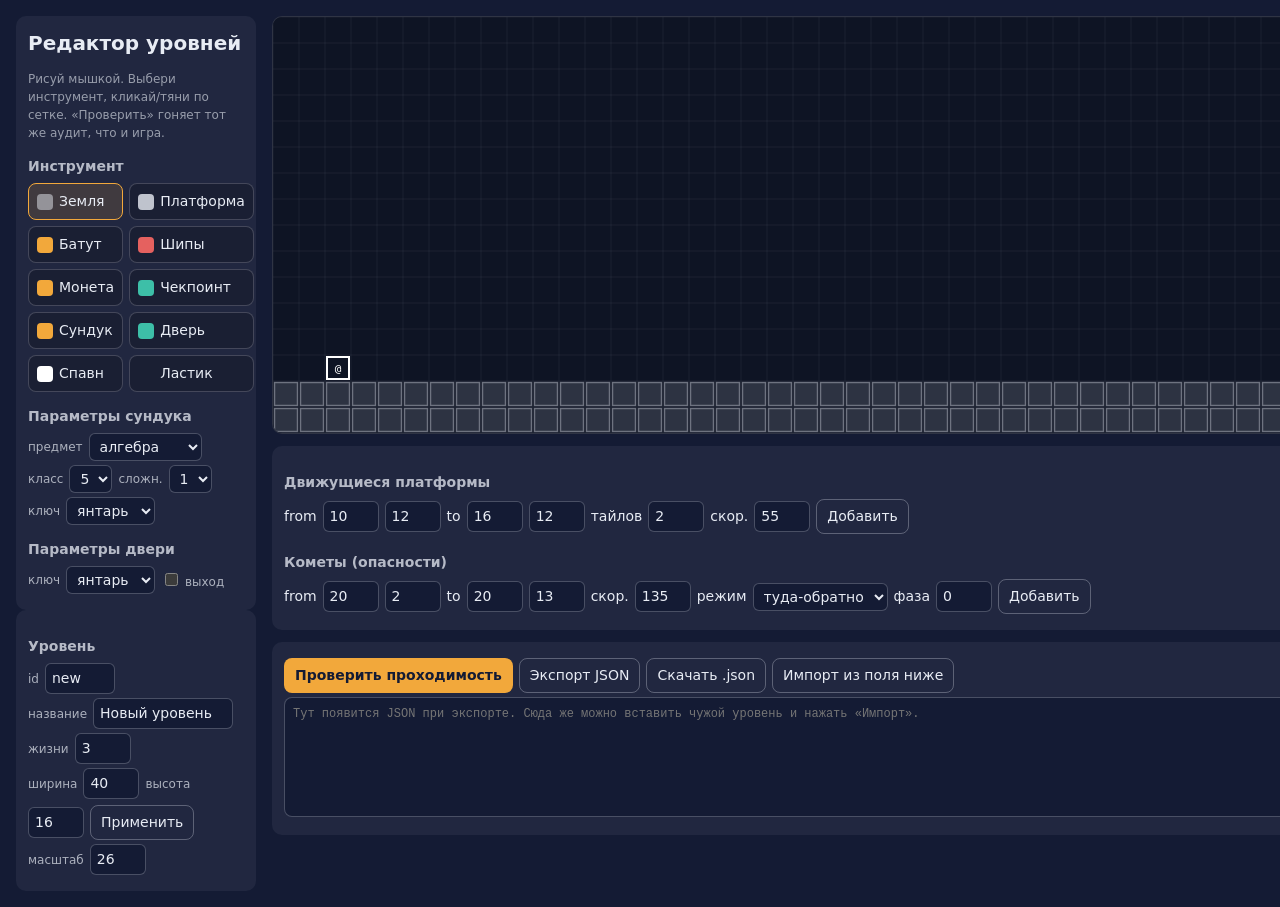
==== scripts/level-editor.html @ cbe66de2 "Редактор карт + убрана фоновая музыка - scripts/level-editor.html: браузерный редактор уровней — рис" ====
<!doctype html>
<html lang="ru">
  <head>
    <meta charset="utf-8" />
    <meta name="viewport" content="width=device-width, initial-scale=1" />
    <meta name="color-scheme" content="dark" />
    <title>Редактор уровней</title>
    <style>
      :root {
        --sky-deep: #141b34; --sky-mid: #23305a; --chalk: #e8ecf4;
        --amber: #f2a83b; --teal: #3dbfa8; --coral: #e5615f;
      }
      * { box-sizing: border-box; }
      body { margin: 0; background: var(--sky-deep); color: var(--chalk);
             font: 14px/1.5 system-ui, sans-serif; }
      h1 { font-size: 20px; margin: 0 0 4px; }
      h2 { font-size: 14px; margin: 14px 0 6px; color: color-mix(in srgb, var(--chalk) 75%, transparent); }
      a { color: var(--amber); }
      .app { display: grid; grid-template-columns: 240px 1fr; gap: 16px; padding: 16px; align-items: start; }
      .panel { background: rgb(232 236 244 / 6%); border-radius: 10px; padding: 12px; }
      .row { display: flex; flex-wrap: wrap; gap: 6px; align-items: center; margin: 4px 0; }
      label { font-size: 12px; color: color-mix(in srgb, var(--chalk) 70%, transparent); }
      input, select { background: var(--sky-deep); color: var(--chalk); border: 1px solid color-mix(in srgb, var(--chalk) 25%, transparent);
                      border-radius: 6px; padding: 4px 6px; font: inherit; }
      input[type="number"] { width: 56px; }
      button { background: transparent; color: var(--chalk); border: 1px solid color-mix(in srgb, var(--chalk) 30%, transparent);
               border-radius: 8px; padding: 6px 10px; font: inherit; cursor: pointer; }
      button:hover { border-color: var(--amber); }
      button.primary { background: var(--amber); color: var(--sky-deep); border-color: transparent; font-weight: 700; }
      .tools { display: grid; grid-template-columns: repeat(2, 1fr); gap: 6px; }
      .tool { display: flex; align-items: center; gap: 6px; padding: 7px 8px; border-radius: 8px;
              border: 1px solid color-mix(in srgb, var(--chalk) 20%, transparent); cursor: pointer; background: rgb(0 0 0 / 20%); }
      .tool.active { border-color: var(--amber); background: rgb(242 168 59 / 15%); }
      .tool .sw { width: 16px; height: 16px; border-radius: 4px; flex: 0 0 auto; }
      .canvas-wrap { overflow: auto; max-height: 78vh; border: 1px solid color-mix(in srgb, var(--chalk) 15%, transparent);
                     border-radius: 10px; background: #0e1424; }
      canvas { display: block; image-rendering: pixelated; cursor: crosshair; }
      textarea { width: 100%; min-height: 120px; background: var(--sky-deep); color: var(--chalk);
                 border: 1px solid color-mix(in srgb, var(--chalk) 25%, transparent); border-radius: 8px; padding: 8px;
                 font: 12px/1.4 ui-monospace, monospace; }
      .verdict { padding: 10px 12px; border-radius: 8px; font-weight: 700; margin: 8px 0; }
      .verdict.ok { background: rgb(61 191 168 / 18%); color: var(--teal); }
      .verdict.bad { background: rgb(229 97 95 / 18%); color: var(--coral); }
      .problem { color: var(--coral); font-size: 13px; }
      .note { color: color-mix(in srgb, var(--chalk) 60%, transparent); font-size: 12px; }
      .list { display: flex; flex-direction: column; gap: 4px; }
      .list .item { display: flex; justify-content: space-between; gap: 8px; font-size: 12px;
                    background: rgb(0 0 0 / 20%); border-radius: 6px; padding: 4px 8px; }
      .list .item button { padding: 0 6px; font-size: 12px; }
      .hint { font-size: 12px; color: color-mix(in srgb, var(--chalk) 60%, transparent); }
    </style>
  </head>
  <body>
    <div class="app">
      <div>
        <div class="panel">
          <h1>Редактор уровней</h1>
          <p class="hint">Рисуй мышкой. Выбери инструмент, кликай/тяни по сетке. «Проверить» гоняет тот же аудит, что и игра.</p>

          <h2>Инструмент</h2>
          <div class="tools" id="tools"></div>

          <h2>Параметры сундука</h2>
          <div class="row">
            <label>предмет</label>
            <select id="chestSubject">
              <option value="algebra">алгебра</option>
              <option value="geometry">геометрия</option>
              <option value="physics">физика</option>
            </select>
          </div>
          <div class="row">
            <label>класс</label>
            <select id="chestGrade"><option>5</option><option>6</option><option>7</option></select>
            <label>сложн.</label>
            <select id="chestDiff"><option>1</option><option>2</option><option>3</option></select>
          </div>
          <div class="row">
            <label>ключ</label>
            <select id="chestKey"><option value="amber">янтарь</option><option value="teal">бирюза</option><option value="coral">коралл</option></select>
          </div>

          <h2>Параметры двери</h2>
          <div class="row">
            <label>ключ</label>
            <select id="doorKey"><option value="amber">янтарь</option><option value="teal">бирюза</option><option value="coral">коралл</option></select>
            <label><input type="checkbox" id="doorExit" /> выход</label>
          </div>
        </div>

        <div class="panel">
          <h2>Уровень</h2>
          <div class="row"><label>id</label><input id="lvlId" value="new" style="width:70px" /></div>
          <div class="row"><label>название</label><input id="lvlTitle" value="Новый уровень" style="width:140px" /></div>
          <div class="row">
            <label>жизни</label><input type="number" id="lvlLives" value="3" min="1" />
          </div>
          <div class="row">
            <label>ширина</label><input type="number" id="gridW" value="40" min="6" />
            <label>высота</label><input type="number" id="gridH" value="16" min="6" />
            <button id="resizeBtn">Применить</button>
          </div>
          <div class="row">
            <label>масштаб</label><input type="number" id="scale" value="26" min="12" max="48" />
          </div>
        </div>
      </div>

      <div>
        <div class="canvas-wrap"><canvas id="grid"></canvas></div>

        <div class="panel" style="margin-top:12px">
          <h2>Движущиеся платформы</h2>
          <div class="row">
            from <input type="number" id="pfx" value="10" /> <input type="number" id="pfy" value="12" />
            to <input type="number" id="ptx" value="16" /> <input type="number" id="pty" value="12" />
            тайлов <input type="number" id="ptiles" value="2" /> скор. <input type="number" id="pspeed" value="55" />
            <button id="addPlatform">Добавить</button>
          </div>
          <div class="list" id="platformList"></div>

          <h2>Кометы (опасности)</h2>
          <div class="row">
            from <input type="number" id="hfx" value="20" /> <input type="number" id="hfy" value="2" />
            to <input type="number" id="htx" value="20" /> <input type="number" id="hty" value="13" />
            скор. <input type="number" id="hspeed" value="135" />
            режим
            <select id="hmode"><option value="patrol">туда-обратно</option><option value="fall">падение</option></select>
            фаза <input type="number" id="hphase" value="0" step="0.1" />
            <button id="addHazard">Добавить</button>
          </div>
          <div class="list" id="hazardList"></div>
        </div>

        <div class="panel" style="margin-top:12px">
          <div class="row">
            <button class="primary" id="checkBtn">Проверить проходимость</button>
            <button id="exportBtn">Экспорт JSON</button>
            <button id="downloadBtn">Скачать .json</button>
            <button id="importBtn">Импорт из поля ниже</button>
          </div>
          <div id="verdict"></div>
          <textarea id="json" placeholder="Тут появится JSON при экспорте. Сюда же можно вставить чужой уровень и нажать «Импорт»."></textarea>
        </div>
      </div>
    </div>

    <script type="module">
      import { parseLevel } from '../src/game/level.js';
      import { auditLevel } from './audit.js';
      import { PALETTE } from '../src/engine/constants.js';

      // Каноническая легенда. Символы фиксированы — они же используются во всех
      // levels/*.json. При импорте чужой легенды сводим тайлы по ИМЕНИ к этим символам.
      const LEGEND = {
        '#': 'ground', '=': 'platform', 'S': 'spring', '^': 'spike',
        'o': 'coin', 'C': 'chest', 'D': 'door', 'F': 'checkpoint', '.': 'empty'
      };
      const NAME_TO_SYMBOL = Object.fromEntries(Object.entries(LEGEND).map(([s, n]) => [n, s]));
      const KEY_COLOR = { amber: PALETTE.amber, teal: PALETTE.teal, coral: PALETTE.coral };

      const TOOLS = [
        { id: '#', name: 'Земля', color: 'rgba(232,236,244,0.5)' },
        { id: '=', name: 'Платформа', color: 'rgba(232,236,244,0.8)' },
        { id: 'S', name: 'Батут', color: PALETTE.amber },
        { id: '^', name: 'Шипы', color: PALETTE.coral },
        { id: 'o', name: 'Монета', color: PALETTE.amber },
        { id: 'F', name: 'Чекпоинт', color: PALETTE.teal },
        { id: 'C', name: 'Сундук', color: PALETTE.amber },
        { id: 'D', name: 'Дверь', color: PALETTE.teal },
        { id: '@', name: 'Спавн', color: '#ffffff' },
        { id: '.', name: 'Ластик', color: 'transparent' }
      ];

      const state = {
        cols: 40, rows: 16, cell: 26, tool: '#',
        grid: [], spawn: [2, 13],
        chests: [], doors: [], platforms: [], hazards: []
      };

      const canvas = document.getElementById('grid');
      const ctx = canvas.getContext('2d');
      const $ = (id) => document.getElementById(id);

      function blankGrid(cols, rows) {
        const g = Array.from({ length: rows }, () => Array.from({ length: cols }, () => '.'));
        // Дружелюбный старт: пол в двух нижних рядах.
        for (let c = 0; c < cols; c++) { g[rows - 1][c] = '#'; g[rows - 2][c] = '#'; }
        return g;
      }

      function entityAt(list, col, row) {
        return list.findIndex((e) => e.at[0] === col && e.at[1] === row);
      }

      function removeEntitiesAt(col, row) {
        let i;
        while ((i = entityAt(state.chests, col, row)) !== -1) state.chests.splice(i, 1);
        while ((i = entityAt(state.doors, col, row)) !== -1) state.doors.splice(i, 1);
      }

      function paint(col, row) {
        if (col < 0 || col >= state.cols || row < 0 || row >= state.rows) return;
        const tool = state.tool;
        if (tool === '@') { state.spawn = [col, row]; draw(); return; }

        // Смена содержимого клетки всегда убирает старую сущность на ней.
        removeEntitiesAt(col, row);

        if (tool === 'C') {
          state.grid[row][col] = 'C';
          state.chests.push({
            at: [col, row], subject: $('chestSubject').value,
            grade: Number($('chestGrade').value), difficulty: Number($('chestDiff').value),
            keyColor: $('chestKey').value
          });
        } else if (tool === 'D') {
          state.grid[row][col] = 'D';
          state.doors.push({ at: [col, row], keyColor: $('doorKey').value, exit: $('doorExit').checked });
        } else {
          state.grid[row][col] = tool; // '#','=','S','^','o','F','.'
        }
        draw();
      }

      // --- Отрисовка сетки ---
      function draw() {
        const s = state.cell;
        canvas.width = state.cols * s;
        canvas.height = state.rows * s;
        ctx.fillStyle = '#0e1424';
        ctx.fillRect(0, 0, canvas.width, canvas.height);

        for (let r = 0; r < state.rows; r++) {
          for (let c = 0; c < state.cols; c++) {
            drawCell(c, r, state.grid[r][c], s);
          }
        }
        drawPaths(s);
        drawSpawn(s);
        drawGridLines(s);
      }

      function drawCell(c, r, ch, s) {
        const x = c * s, y = r * s;
        switch (ch) {
          case '#': fillCell(x, y, s, 'rgba(232,236,244,0.14)', 'rgba(232,236,244,0.35)'); break;
          case '=': fillCell(x, y, s, 'rgba(232,236,244,0.26)', 'rgba(232,236,244,0.7)'); break;
          case 'S':
            fillCell(x, y, s, 'rgba(242,168,59,0.2)', PALETTE.amber);
            glyph(x, y, s, 'S', PALETTE.amber); break;
          case '^': {
            ctx.fillStyle = PALETTE.coral; ctx.beginPath();
            for (let i = 0; i < 3; i++) {
              const l = x + (i * s) / 3;
              ctx.moveTo(l, y + s); ctx.lineTo(l + s / 6, y + s * 0.3); ctx.lineTo(l + s / 3, y + s);
            }
            ctx.fill(); break;
          }
          case 'o':
            ctx.fillStyle = PALETTE.amber; ctx.beginPath();
            ctx.arc(x + s / 2, y + s / 2, s * 0.24, 0, Math.PI * 2); ctx.fill(); break;
          case 'F':
            ctx.strokeStyle = PALETTE.teal; ctx.lineWidth = 2;
            ctx.beginPath(); ctx.moveTo(x + s * 0.3, y + s * 0.15); ctx.lineTo(x + s * 0.3, y + s * 0.85); ctx.stroke();
            ctx.fillStyle = PALETTE.teal; ctx.beginPath();
            ctx.moveTo(x + s * 0.3, y + s * 0.18); ctx.lineTo(x + s * 0.62, y + s * 0.3); ctx.lineTo(x + s * 0.3, y + s * 0.42); ctx.fill(); break;
          case 'C':
            fillCell(x, y, s, 'rgba(242,168,59,0.25)', PALETTE.amber); glyph(x, y, s, 'C', PALETTE.amber); break;
          case 'D': {
            const door = state.doors[entityAt(state.doors, c, r)];
            const col = door ? (KEY_COLOR[door.keyColor] ?? PALETTE.chalk) : PALETTE.chalk;
            fillCell(x, y, s, 'rgba(232,236,244,0.08)', col);
            glyph(x, y, s, door && door.exit ? 'D*' : 'D', col); break;
          }
          default: break;
        }
      }

      function fillCell(x, y, s, fill, stroke) {
        ctx.fillStyle = fill; ctx.fillRect(x + 1, y + 1, s - 2, s - 2);
        ctx.strokeStyle = stroke; ctx.lineWidth = 1.5; ctx.strokeRect(x + 1.5, y + 1.5, s - 3, s - 3);
      }
      function glyph(x, y, s, text, color) {
        ctx.fillStyle = color; ctx.font = `${Math.round(s * 0.42)}px ui-monospace, monospace`;
        ctx.textAlign = 'center'; ctx.textBaseline = 'middle';
        ctx.fillText(text, x + s / 2, y + s / 2 + 1);
      }

      function drawSpawn(s) {
        const [c, r] = state.spawn;
        ctx.strokeStyle = '#ffffff'; ctx.lineWidth = 2;
        ctx.strokeRect(c * s + 2, r * s + 2, s - 4, s - 4);
        glyph(c * s, r * s, s, '@', '#ffffff');
      }

      function drawPaths(s) {
        const line = (from, to, color) => {
          ctx.strokeStyle = color; ctx.lineWidth = 2; ctx.setLineDash([4, 4]);
          ctx.beginPath();
          ctx.moveTo(from[0] * s + s / 2, from[1] * s + s / 2);
          ctx.lineTo(to[0] * s + s / 2, to[1] * s + s / 2);
          ctx.stroke(); ctx.setLineDash([]);
          for (const [p, tag] of [[from, 'A'], [to, 'B']]) glyph(p[0] * s, p[1] * s, s, tag, color);
        };
        for (const p of state.platforms) line(p.from, p.to, PALETTE.teal);
        for (const h of state.hazards) line(h.from, h.to, PALETTE.coral);
      }

      function drawGridLines(s) {
        ctx.strokeStyle = 'rgba(232,236,244,0.06)'; ctx.lineWidth = 1;
        for (let c = 0; c <= state.cols; c++) { ctx.beginPath(); ctx.moveTo(c * s, 0); ctx.lineTo(c * s, canvas.height); ctx.stroke(); }
        for (let r = 0; r <= state.rows; r++) { ctx.beginPath(); ctx.moveTo(0, r * s); ctx.lineTo(canvas.width, r * s); ctx.stroke(); }
      }

      // --- Мышь ---
      let painting = false;
      function cellFromEvent(e) {
        const rect = canvas.getBoundingClientRect();
        const x = (e.clientX - rect.left) * (canvas.width / rect.width);
        const y = (e.clientY - rect.top) * (canvas.height / rect.height);
        return [Math.floor(x / state.cell), Math.floor(y / state.cell)];
      }
      canvas.addEventListener('pointerdown', (e) => { painting = true; canvas.setPointerCapture(e.pointerId); paint(...cellFromEvent(e)); });
      canvas.addEventListener('pointermove', (e) => { if (painting) paint(...cellFromEvent(e)); });
      canvas.addEventListener('pointerup', () => { painting = false; });
      canvas.addEventListener('pointercancel', () => { painting = false; });

      // --- Инструменты ---
      function buildTools() {
        const box = $('tools'); box.replaceChildren();
        for (const t of TOOLS) {
          const el = document.createElement('div');
          el.className = 'tool' + (t.id === state.tool ? ' active' : '');
          el.innerHTML = `<span class="sw" style="background:${t.color}"></span>${t.name}`;
          el.addEventListener('click', () => { state.tool = t.id; buildTools(); });
          box.append(el);
        }
      }

      // --- Списки платформ/комет ---
      function renderLists() {
        const pl = $('platformList'); pl.replaceChildren();
        state.platforms.forEach((p, i) => {
          const row = document.createElement('div'); row.className = 'item';
          row.innerHTML = `<span>[${p.from}]→[${p.to}] ${p.tiles}т ${p.speed}px/с</span>`;
          const b = document.createElement('button'); b.textContent = '×';
          b.addEventListener('click', () => { state.platforms.splice(i, 1); renderLists(); draw(); });
          row.append(b); pl.append(row);
        });
        const hl = $('hazardList'); hl.replaceChildren();
        state.hazards.forEach((h, i) => {
          const row = document.createElement('div'); row.className = 'item';
          row.innerHTML = `<span>[${h.from}]→[${h.to}] ${h.speed}px/с ${h.mode}${h.mode === 'fall' ? ' ф' + h.phase : ''}</span>`;
          const b = document.createElement('button'); b.textContent = '×';
          b.addEventListener('click', () => { state.hazards.splice(i, 1); renderLists(); draw(); });
          row.append(b); hl.append(row);
        });
      }

      // --- Сборка объекта уровня ---
      function toLevel() {
        const level = {
          id: $('lvlId').value.trim() || 'new',
          title: $('lvlTitle').value.trim() || 'Без названия',
          tileSize: 32,
          spawn: state.spawn,
          lives: Number($('lvlLives').value) || 3,
          legend: LEGEND,
          map: state.grid.map((row) => row.join('')),
          chests: state.chests,
          doors: state.doors,
          platforms: state.platforms,
          hazards: state.hazards
        };
        return level;
      }

      // --- Проверка ---
      function check() {
        const box = $('verdict'); box.replaceChildren();
        let level;
        try {
          level = parseLevel(structuredClone(toLevel()));
        } catch (err) {
          const v = document.createElement('div'); v.className = 'verdict bad';
          v.textContent = 'Не загружается: ' + err.message; box.append(v); return;
        }
        const report = auditLevel(level);
        const ok = report.problems.length === 0;
        const v = document.createElement('div'); v.className = 'verdict ' + (ok ? 'ok' : 'bad');
        v.textContent = ok ? 'Проходится ✓' : 'Есть проблемы:'; box.append(v);
        for (const p of report.problems) {
          const d = document.createElement('div'); d.className = 'problem'; d.textContent = '• ' + p; box.append(d);
        }
        const n = document.createElement('div'); n.className = 'note'; n.textContent = report.notes.join(' · '); box.append(n);
      }

      // --- Импорт/экспорт ---
      function exportJson() {
        $('json').value = JSON.stringify(toLevel(), null, 2);
      }
      function download() {
        exportJson();
        const blob = new Blob([$('json').value], { type: 'application/json' });
        const a = document.createElement('a');
        a.href = URL.createObjectURL(blob); a.download = (toLevel().id) + '.json'; a.click();
        URL.revokeObjectURL(a.href);
      }
      function importJson() {
        let data;
        try { data = JSON.parse($('json').value); } catch (e) { alert('Не разобрать JSON: ' + e.message); return; }
        const rows = data.map ?? [];
        state.rows = rows.length; state.cols = rows[0]?.length ?? 0;
        const legend = data.legend ?? LEGEND;
        state.grid = rows.map((line) => [...line].map((chSymbol) => {
          const name = legend[chSymbol] ?? 'empty';
          return NAME_TO_SYMBOL[name] ?? '.';
        }));
        state.spawn = data.spawn ?? [2, state.rows - 3];
        state.chests = (data.chests ?? []).map((c) => ({ ...c }));
        state.doors = (data.doors ?? []).map((d) => ({ ...d, exit: Boolean(d.exit) }));
        state.platforms = (data.platforms ?? []).map((p) => ({ ...p }));
        state.hazards = (data.hazards ?? []).map((h) => ({ ...h }));
        $('lvlId').value = data.id ?? 'new';
        $('lvlTitle').value = data.title ?? '';
        $('lvlLives').value = data.lives ?? 3;
        $('gridW').value = state.cols; $('gridH').value = state.rows;
        renderLists(); draw();
      }

      function resize() {
        const w = Math.max(6, Number($('gridW').value) | 0);
        const h = Math.max(6, Number($('gridH').value) | 0);
        const old = state.grid;
        const g = Array.from({ length: h }, (_, r) => Array.from({ length: w }, (_, c) =>
          (old[r] && old[r][c]) ? old[r][c] : '.'));
        state.grid = g; state.cols = w; state.rows = h;
        // Сущности за пределами новой карты убираем.
        const inside = (e) => e.at[0] < w && e.at[1] < h;
        state.chests = state.chests.filter(inside);
        state.doors = state.doors.filter(inside);
        draw();
      }

      // --- Подключение кнопок ---
      $('resizeBtn').addEventListener('click', resize);
      $('scale').addEventListener('change', () => { state.cell = Math.max(12, Number($('scale').value) | 0); draw(); });
      $('checkBtn').addEventListener('click', check);
      $('exportBtn').addEventListener('click', exportJson);
      $('downloadBtn').addEventListener('click', download);
      $('importBtn').addEventListener('click', importJson);
      $('addPlatform').addEventListener('click', () => {
        state.platforms.push({ from: [Number($('pfx').value), Number($('pfy').value)],
          to: [Number($('ptx').value), Number($('pty').value)],
          tiles: Number($('ptiles').value), speed: Number($('pspeed').value) });
        renderLists(); draw();
      });
      $('addHazard').addEventListener('click', () => {
        const mode = $('hmode').value;
        const h = { from: [Number($('hfx').value), Number($('hfy').value)],
          to: [Number($('htx').value), Number($('hty').value)], speed: Number($('hspeed').value), mode };
        if (mode === 'fall') h.phase = Number($('hphase').value);
        state.hazards.push(h); renderLists(); draw();
      });

      // Старт.
      state.grid = blankGrid(state.cols, state.rows);
      buildTools();
      renderLists();
      draw();
    </script>
  </body>
</html>
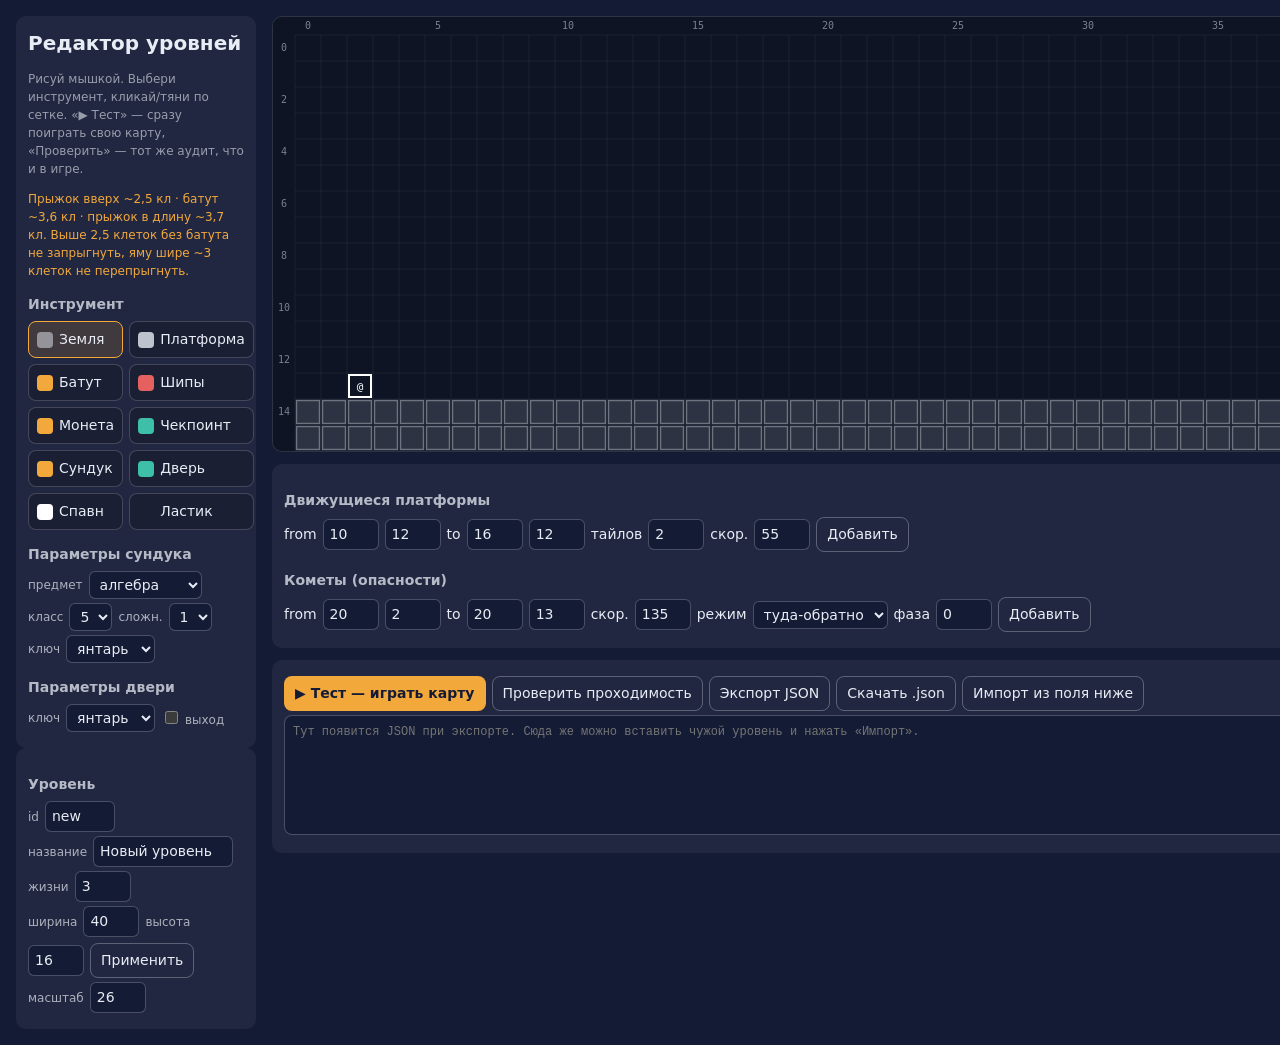
==== commit 93089af8: "Редактор: кнопка «Тест», линейка координат, шпаргалка по прыжкам - ▶ Тест — играть текущую карту сра" ====
--- a/scripts/level-editor.html
+++ b/scripts/level-editor.html
@@ -55,7 +55,8 @@
       <div>
         <div class="panel">
           <h1>Редактор уровней</h1>
-          <p class="hint">Рисуй мышкой. Выбери инструмент, кликай/тяни по сетке. «Проверить» гоняет тот же аудит, что и игра.</p>
+          <p class="hint">Рисуй мышкой. Выбери инструмент, кликай/тяни по сетке. «▶ Тест» — сразу поиграть свою карту, «Проверить» — тот же аудит, что и в игре.</p>
+          <p class="hint" style="color: var(--amber)">Прыжок вверх ~2,5 кл · батут ~3,6 кл · прыжок в длину ~3,7 кл. Выше 2,5 клеток без батута не запрыгнуть, яму шире ~3 клеток не перепрыгнуть.</p>
 
           <h2>Инструмент</h2>
           <div class="tools" id="tools"></div>
@@ -134,7 +135,8 @@
 
         <div class="panel" style="margin-top:12px">
           <div class="row">
-            <button class="primary" id="checkBtn">Проверить проходимость</button>
+            <button class="primary" id="testBtn">▶ Тест — играть карту</button>
+            <button id="checkBtn">Проверить проходимость</button>
             <button id="exportBtn">Экспорт JSON</button>
             <button id="downloadBtn">Скачать .json</button>
             <button id="importBtn">Импорт из поля ниже</button>
@@ -181,6 +183,8 @@
       const canvas = document.getElementById('grid');
       const ctx = canvas.getContext('2d');
       const $ = (id) => document.getElementById(id);
+      // Поля под линейку координат слева и сверху.
+      const MARGIN_L = 22, MARGIN_T = 18;
 
       function blankGrid(cols, rows) {
         const g = Array.from({ length: rows }, () => Array.from({ length: cols }, () => '.'));
@@ -226,19 +230,28 @@
       // --- Отрисовка сетки ---
       function draw() {
         const s = state.cell;
-        canvas.width = state.cols * s;
-        canvas.height = state.rows * s;
+        canvas.width = MARGIN_L + state.cols * s;
+        canvas.height = MARGIN_T + state.rows * s;
         ctx.fillStyle = '#0e1424';
         ctx.fillRect(0, 0, canvas.width, canvas.height);
 
+        // Линейка координат по краям — легче попадать в нужную колонку/строку
+        // (пригодится для форм платформ и комет).
+        ctx.fillStyle = 'rgba(232,236,244,0.5)';
+        ctx.font = '10px ui-monospace, monospace';
+        ctx.textAlign = 'center'; ctx.textBaseline = 'middle';
+        for (let c = 0; c < state.cols; c += 5) ctx.fillText(c, MARGIN_L + c * s + s / 2, MARGIN_T / 2);
+        for (let r = 0; r < state.rows; r += 2) ctx.fillText(r, MARGIN_L / 2, MARGIN_T + r * s + s / 2);
+
+        ctx.save();
+        ctx.translate(MARGIN_L, MARGIN_T);
         for (let r = 0; r < state.rows; r++) {
-          for (let c = 0; c < state.cols; c++) {
-            drawCell(c, r, state.grid[r][c], s);
-          }
+          for (let c = 0; c < state.cols; c++) drawCell(c, r, state.grid[r][c], s);
         }
         drawPaths(s);
         drawSpawn(s);
         drawGridLines(s);
+        ctx.restore();
       }
 
       function drawCell(c, r, ch, s) {
@@ -317,8 +330,8 @@
       let painting = false;
       function cellFromEvent(e) {
         const rect = canvas.getBoundingClientRect();
-        const x = (e.clientX - rect.left) * (canvas.width / rect.width);
-        const y = (e.clientY - rect.top) * (canvas.height / rect.height);
+        const x = (e.clientX - rect.left) * (canvas.width / rect.width) - MARGIN_L;
+        const y = (e.clientY - rect.top) * (canvas.height / rect.height) - MARGIN_T;
         return [Math.floor(x / state.cell), Math.floor(y / state.cell)];
       }
       canvas.addEventListener('pointerdown', (e) => { painting = true; canvas.setPointerCapture(e.pointerId); paint(...cellFromEvent(e)); });
@@ -450,6 +463,15 @@
       $('exportBtn').addEventListener('click', exportJson);
       $('downloadBtn').addEventListener('click', download);
       $('importBtn').addEventListener('click', importJson);
+      // «Тест»: проверяем, что уровень вообще грузится, кладём в localStorage и
+      // открываем игру в тест-режиме (index.html?test=1) в новой вкладке.
+      $('testBtn').addEventListener('click', () => {
+        try { parseLevel(structuredClone(toLevel())); }
+        catch (e) { alert('Сначала поправь, чтобы играть:\n' + e.message); return; }
+        try { localStorage.setItem('keysofknowledge.testlevel', JSON.stringify(toLevel())); }
+        catch (e) { alert('Не удалось сохранить карту для теста: ' + e.message); return; }
+        window.open('../index.html?test=1', '_blank');
+      });
       $('addPlatform').addEventListener('click', () => {
         state.platforms.push({ from: [Number($('pfx').value), Number($('pfy').value)],
           to: [Number($('ptx').value), Number($('pty').value)],
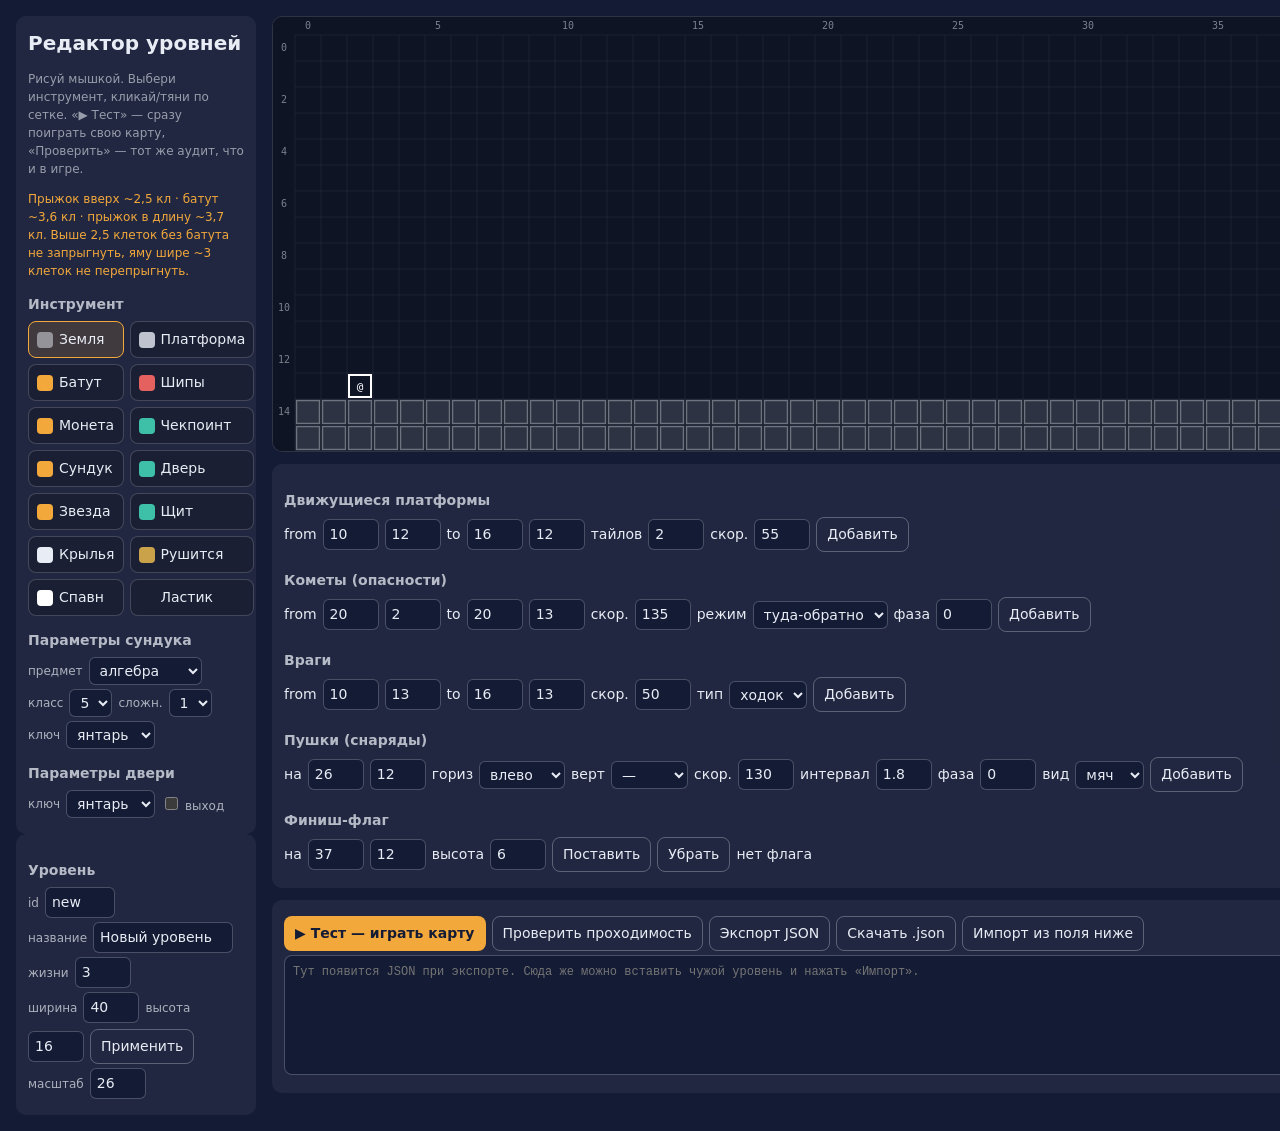
==== commit b7ad9f8a: "Марио Этап 4: редактор карт + искры Редактор level-editor.html теперь умеет все новые сущности: тайл" ====
--- a/scripts/level-editor.html
+++ b/scripts/level-editor.html
@@ -131,6 +131,35 @@
             <button id="addHazard">Добавить</button>
           </div>
           <div class="list" id="hazardList"></div>
+
+          <h2>Враги</h2>
+          <div class="row">
+            from <input type="number" id="efx" value="10" /> <input type="number" id="efy" value="13" />
+            to <input type="number" id="etx" value="16" /> <input type="number" id="ety" value="13" />
+            скор. <input type="number" id="espeed" value="50" />
+            тип <select id="ekind"><option value="walker">ходок</option><option value="flyer">летун</option></select>
+            <button id="addEnemy">Добавить</button>
+          </div>
+          <div class="list" id="enemyList"></div>
+
+          <h2>Пушки (снаряды)</h2>
+          <div class="row">
+            на <input type="number" id="canx" value="26" /> <input type="number" id="cany" value="12" />
+            гориз <select id="candir"><option value="-1">влево</option><option value="0">—</option><option value="1">вправо</option></select>
+            верт <select id="candiry"><option value="0">—</option><option value="-1">вверх</option><option value="1">вниз</option></select>
+            скор. <input type="number" id="canspeed" value="130" /> интервал <input type="number" id="canint" value="1.8" step="0.1" /> фаза <input type="number" id="canphase" value="0" step="0.1" />
+            вид <select id="cankind"><option value="ball">мяч</option><option value="bullet">пуля</option></select>
+            <button id="addCannon">Добавить</button>
+          </div>
+          <div class="list" id="cannonList"></div>
+
+          <h2>Финиш-флаг</h2>
+          <div class="row">
+            на <input type="number" id="flagx" value="37" /> <input type="number" id="flagy" value="12" />
+            высота <input type="number" id="flagh" value="6" />
+            <button id="setFlag">Поставить</button> <button id="clearFlag">Убрать</button>
+            <span id="flagInfo"></span>
+          </div>
         </div>
 
         <div class="panel" style="margin-top:12px">
@@ -156,7 +185,8 @@
       // levels/*.json. При импорте чужой легенды сводим тайлы по ИМЕНИ к этим символам.
       const LEGEND = {
         '#': 'ground', '=': 'platform', 'S': 'spring', '^': 'spike',
-        'o': 'coin', 'C': 'chest', 'D': 'door', 'F': 'checkpoint', '.': 'empty'
+        'o': 'coin', 'C': 'chest', 'D': 'door', 'F': 'checkpoint',
+        '*': 'star', 'H': 'shield', 'W': 'wing', 'x': 'crumble', '.': 'empty'
       };
       const NAME_TO_SYMBOL = Object.fromEntries(Object.entries(LEGEND).map(([s, n]) => [n, s]));
       const KEY_COLOR = { amber: PALETTE.amber, teal: PALETTE.teal, coral: PALETTE.coral };
@@ -170,6 +200,10 @@
         { id: 'F', name: 'Чекпоинт', color: PALETTE.teal },
         { id: 'C', name: 'Сундук', color: PALETTE.amber },
         { id: 'D', name: 'Дверь', color: PALETTE.teal },
+        { id: '*', name: 'Звезда', color: PALETTE.amber },
+        { id: 'H', name: 'Щит', color: PALETTE.teal },
+        { id: 'W', name: 'Крылья', color: PALETTE.chalk },
+        { id: 'x', name: 'Рушится', color: '#c9a24a' },
         { id: '@', name: 'Спавн', color: '#ffffff' },
         { id: '.', name: 'Ластик', color: 'transparent' }
       ];
@@ -177,7 +211,7 @@
       const state = {
         cols: 40, rows: 16, cell: 26, tool: '#',
         grid: [], spawn: [2, 13],
-        chests: [], doors: [], platforms: [], hazards: []
+        chests: [], doors: [], platforms: [], hazards: [], enemies: [], cannons: [], flag: null
       };
 
       const canvas = document.getElementById('grid');
@@ -280,6 +314,14 @@
             ctx.moveTo(x + s * 0.3, y + s * 0.18); ctx.lineTo(x + s * 0.62, y + s * 0.3); ctx.lineTo(x + s * 0.3, y + s * 0.42); ctx.fill(); break;
           case 'C':
             fillCell(x, y, s, 'rgba(242,168,59,0.25)', PALETTE.amber); glyph(x, y, s, 'C', PALETTE.amber); break;
+          case '*':
+            fillCell(x, y, s, 'rgba(242,168,59,0.2)', PALETTE.amber); glyph(x, y, s, '★', PALETTE.amber); break;
+          case 'H':
+            fillCell(x, y, s, 'rgba(61,191,168,0.2)', PALETTE.teal); glyph(x, y, s, 'Щ', PALETTE.teal); break;
+          case 'W':
+            fillCell(x, y, s, 'rgba(232,236,244,0.16)', PALETTE.chalk); glyph(x, y, s, 'W', PALETTE.chalk); break;
+          case 'x':
+            fillCell(x, y, s, 'rgba(201,162,74,0.16)', '#c9a24a'); glyph(x, y, s, '▚', '#c9a24a'); break;
           case 'D': {
             const door = state.doors[entityAt(state.doors, c, r)];
             const col = door ? (KEY_COLOR[door.keyColor] ?? PALETTE.chalk) : PALETTE.chalk;
@@ -318,6 +360,21 @@
         };
         for (const p of state.platforms) line(p.from, p.to, PALETTE.teal);
         for (const h of state.hazards) line(h.from, h.to, PALETTE.coral);
+        for (const e of state.enemies) line(e.from, e.to, e.kind === 'flyer' ? '#9e73ee' : '#8a5a3b');
+        for (const c of state.cannons) { // пушка — квадрат со стрелкой направления
+          const px = c.at[0] * s + s / 2, py = c.at[1] * s + s / 2;
+          ctx.fillStyle = '#3a4260'; ctx.fillRect(px - s * 0.3, py - s * 0.3, s * 0.6, s * 0.6);
+          ctx.strokeStyle = PALETTE.coral; ctx.lineWidth = 2; ctx.beginPath();
+          ctx.moveTo(px, py); ctx.lineTo(px + (c.dir || 0) * s * 0.4, py + (c.diry || 0) * s * 0.4); ctx.stroke();
+        }
+        if (state.flag) { // столб флага
+          const fx = state.flag.at[0] * s + s / 2, fy = state.flag.at[1] * s + s / 2;
+          const top = fy - (state.flag.height ?? 6) * s;
+          ctx.strokeStyle = PALETTE.chalk; ctx.lineWidth = 3; ctx.beginPath();
+          ctx.moveTo(fx, top); ctx.lineTo(fx, fy + s / 2); ctx.stroke();
+          ctx.fillStyle = PALETTE.coral; ctx.beginPath();
+          ctx.moveTo(fx, top); ctx.lineTo(fx + s * 0.6, top + s * 0.25); ctx.lineTo(fx, top + s * 0.5); ctx.fill();
+        }
       }
 
       function drawGridLines(s) {
@@ -336,7 +393,7 @@
       }
       canvas.addEventListener('pointerdown', (e) => { painting = true; canvas.setPointerCapture(e.pointerId); paint(...cellFromEvent(e)); });
       canvas.addEventListener('pointermove', (e) => { if (painting) paint(...cellFromEvent(e)); });
-      canvas.addEventListener('pointerup', () => { painting = false; });
+      canvas.addEventListener('pointerup', () => { painting = false; autosave(); });
       canvas.addEventListener('pointercancel', () => { painting = false; });
 
       // --- Инструменты ---
@@ -369,6 +426,23 @@
           b.addEventListener('click', () => { state.hazards.splice(i, 1); renderLists(); draw(); });
           row.append(b); hl.append(row);
         });
+        const el = $('enemyList'); el.replaceChildren();
+        state.enemies.forEach((e, i) => {
+          const row = document.createElement('div'); row.className = 'item';
+          row.innerHTML = `<span>[${e.from}]→[${e.to}] ${e.speed}px/с ${e.kind}</span>`;
+          const b = document.createElement('button'); b.textContent = '×';
+          b.addEventListener('click', () => { state.enemies.splice(i, 1); renderLists(); draw(); });
+          row.append(b); el.append(row);
+        });
+        const cl = $('cannonList'); cl.replaceChildren();
+        state.cannons.forEach((c, i) => {
+          const row = document.createElement('div'); row.className = 'item';
+          row.innerHTML = `<span>[${c.at}] dir ${c.dir}/${c.diry} ${c.speed}px/с и${c.interval} ${c.kind}</span>`;
+          const b = document.createElement('button'); b.textContent = '×';
+          b.addEventListener('click', () => { state.cannons.splice(i, 1); renderLists(); draw(); });
+          row.append(b); cl.append(row);
+        });
+        $('flagInfo').textContent = state.flag ? `флаг на [${state.flag.at}], высота ${state.flag.height ?? 6}` : 'нет флага';
       }
 
       // --- Сборка объекта уровня ---
@@ -384,8 +458,11 @@
           chests: state.chests,
           doors: state.doors,
           platforms: state.platforms,
-          hazards: state.hazards
+          hazards: state.hazards,
+          enemies: state.enemies,
+          cannons: state.cannons
         };
+        if (state.flag) level.flag = state.flag;
         return level;
       }
 
@@ -435,6 +512,9 @@
         state.doors = (data.doors ?? []).map((d) => ({ ...d, exit: Boolean(d.exit) }));
         state.platforms = (data.platforms ?? []).map((p) => ({ ...p }));
         state.hazards = (data.hazards ?? []).map((h) => ({ ...h }));
+        state.enemies = (data.enemies ?? []).map((e) => ({ ...e }));
+        state.cannons = (data.cannons ?? []).map((c) => ({ ...c }));
+        state.flag = data.flag ? { ...data.flag } : null;
         $('lvlId').value = data.id ?? 'new';
         $('lvlTitle').value = data.title ?? '';
         $('lvlLives').value = data.lives ?? 3;
@@ -451,8 +531,13 @@
         state.grid = g; state.cols = w; state.rows = h;
         // Сущности за пределами новой карты убираем.
         const inside = (e) => e.at[0] < w && e.at[1] < h;
+        const insidePath = (e) => e.from[0] < w && e.from[1] < h && e.to[0] < w && e.to[1] < h;
         state.chests = state.chests.filter(inside);
         state.doors = state.doors.filter(inside);
+        state.enemies = state.enemies.filter(insidePath);
+        state.cannons = state.cannons.filter(inside);
+        if (state.flag && !inside(state.flag)) state.flag = null;
+        renderLists();
         draw();
       }
 
@@ -468,9 +553,13 @@
       $('testBtn').addEventListener('click', () => {
         try { parseLevel(structuredClone(toLevel())); }
         catch (e) { alert('Сначала поправь, чтобы играть:\n' + e.message); return; }
-        try { localStorage.setItem('keysofknowledge.testlevel', JSON.stringify(toLevel())); }
-        catch (e) { alert('Не удалось сохранить карту для теста: ' + e.message); return; }
-        window.open('../index.html?test=1', '_blank');
+        try {
+          localStorage.setItem('keysofknowledge.testlevel', JSON.stringify(toLevel()));
+          autosave();
+        } catch (e) { alert('Не удалось сохранить карту для теста: ' + e.message); return; }
+        // Та же вкладка: в игре будет кнопка «← В редактор», а карта восстановится
+        // из автосохранения. Надёжнее новой вкладки, которую легко потерять.
+        location.href = '../index.html?test=1';
       });
       $('addPlatform').addEventListener('click', () => {
         state.platforms.push({ from: [Number($('pfx').value), Number($('pfy').value)],
@@ -485,10 +574,44 @@
         if (mode === 'fall') h.phase = Number($('hphase').value);
         state.hazards.push(h); renderLists(); draw();
       });
+      $('addEnemy').addEventListener('click', () => {
+        state.enemies.push({ from: [Number($('efx').value), Number($('efy').value)],
+          to: [Number($('etx').value), Number($('ety').value)],
+          speed: Number($('espeed').value), kind: $('ekind').value });
+        renderLists(); draw(); autosave();
+      });
+      $('addCannon').addEventListener('click', () => {
+        state.cannons.push({ at: [Number($('canx').value), Number($('cany').value)],
+          dir: Number($('candir').value), diry: Number($('candiry').value),
+          speed: Number($('canspeed').value), interval: Number($('canint').value),
+          phase: Number($('canphase').value), kind: $('cankind').value });
+        renderLists(); draw(); autosave();
+      });
+      $('setFlag').addEventListener('click', () => {
+        state.flag = { at: [Number($('flagx').value), Number($('flagy').value)], height: Number($('flagh').value) || 6 };
+        renderLists(); draw(); autosave();
+      });
+      $('clearFlag').addEventListener('click', () => { state.flag = null; renderLists(); draw(); autosave(); });
+
+      // Автосохранение рабочей карты. Чтобы переход в «Тест» и обратно не терял
+      // нарисованное: пишем при изменениях, читаем при загрузке.
+      function autosave() {
+        try { localStorage.setItem('keysofknowledge.editor.autosave', JSON.stringify(toLevel())); } catch (e) {}
+      }
+      function restore() {
+        try {
+          const raw = localStorage.getItem('keysofknowledge.editor.autosave');
+          if (!raw) return false;
+          $('json').value = raw;
+          importJson();
+          $('json').value = '';
+          return true;
+        } catch (e) { return false; }
+      }
 
       // Старт.
-      state.grid = blankGrid(state.cols, state.rows);
       buildTools();
+      if (!restore()) state.grid = blankGrid(state.cols, state.rows);
       renderLists();
       draw();
     </script>
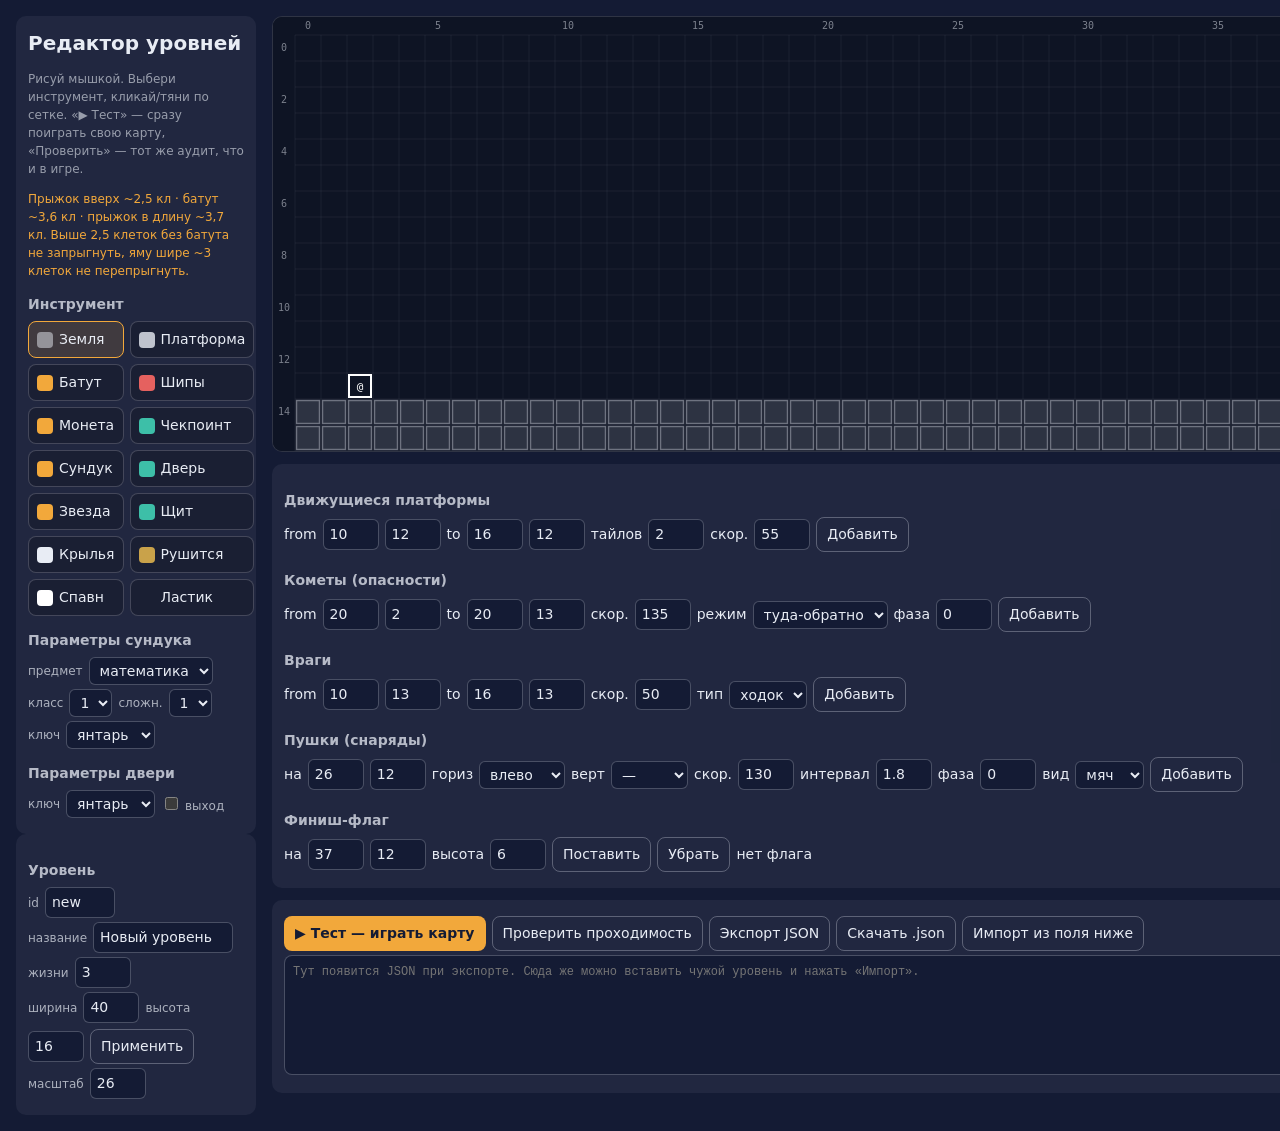
==== commit 66f27562: "Предметы: алгебра+геометрия → «математика», аудитория 1–5 классов - Новый src/tasks/math.js (11 гене" ====
--- a/scripts/level-editor.html
+++ b/scripts/level-editor.html
@@ -65,14 +65,13 @@
           <div class="row">
             <label>предмет</label>
             <select id="chestSubject">
-              <option value="algebra">алгебра</option>
-              <option value="geometry">геометрия</option>
+              <option value="math">математика</option>
               <option value="physics">физика</option>
             </select>
           </div>
           <div class="row">
             <label>класс</label>
-            <select id="chestGrade"><option>5</option><option>6</option><option>7</option></select>
+            <select id="chestGrade"><option>1</option><option>2</option><option>3</option><option>4</option><option>5</option></select>
             <label>сложн.</label>
             <select id="chestDiff"><option>1</option><option>2</option><option>3</option></select>
           </div>
